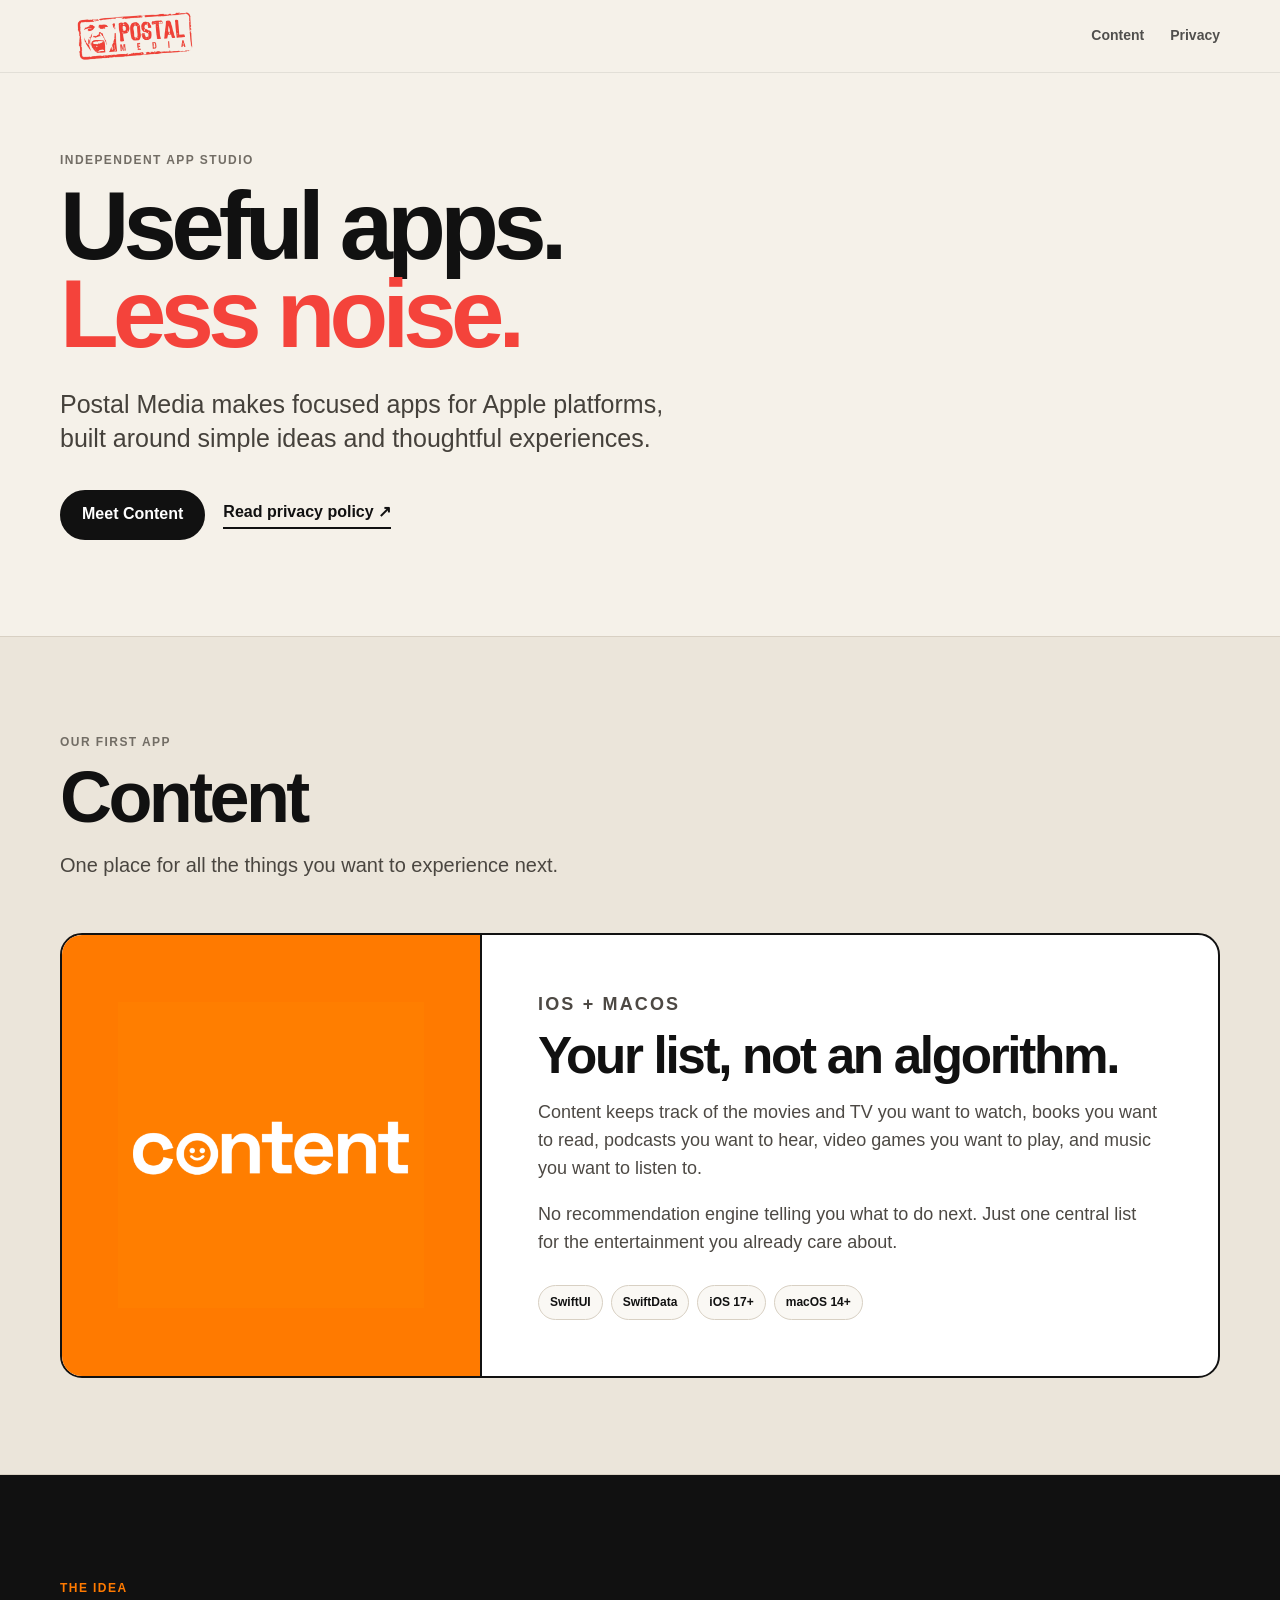
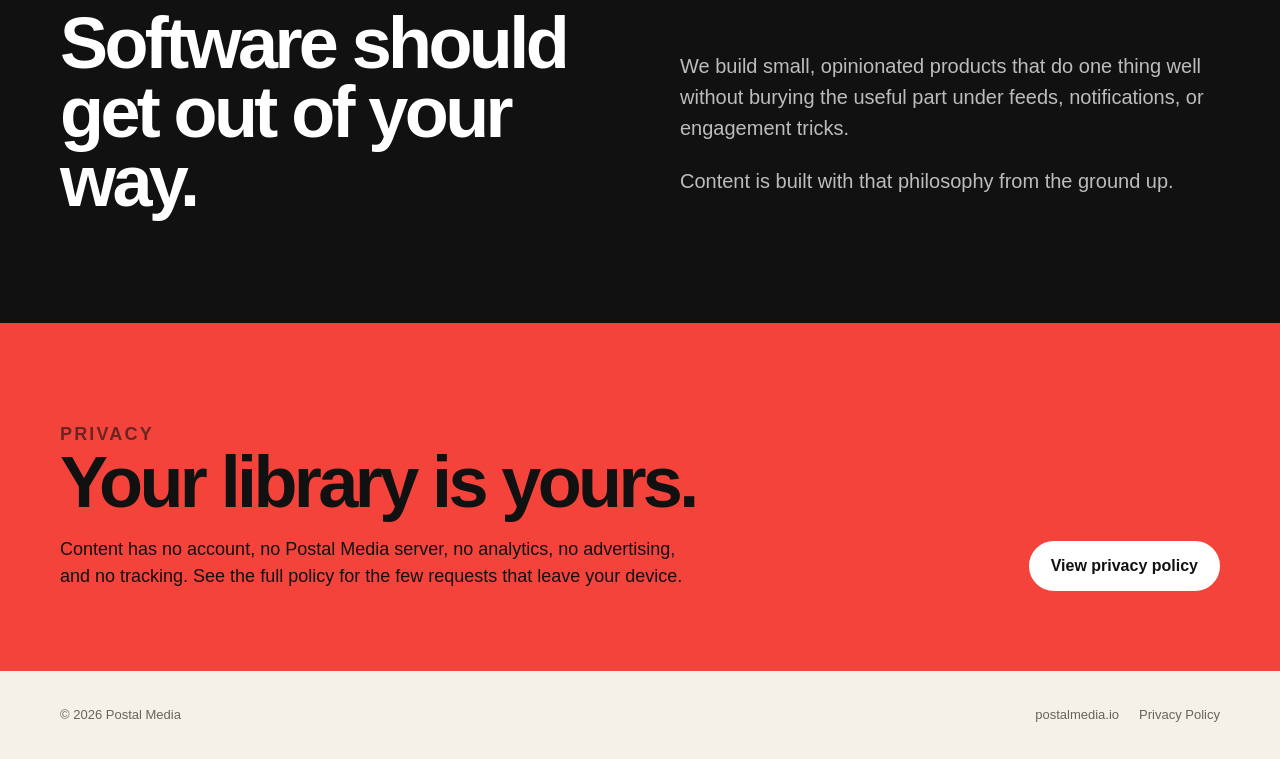
==== index.html @ 196abaa1 "Add files via upload" ====
<!doctype html>
<html lang="en">
<head>
  <meta charset="utf-8">
  <meta name="viewport" content="width=device-width, initial-scale=1">
  <meta name="description" content="Postal Media makes focused apps for Apple platforms. Home of Content, a simple place to track what you want to watch, read, play, and listen to.">
  <title>Postal Media | Independent App Studio</title>
  <link rel="stylesheet" href="styles.css">
</head>
<body>
  <header class="site-header">
    <div class="container nav-wrap">
      <a class="brand" href="index.html" aria-label="Postal Media home">
        <img src="assets/postal-media.png" alt="Postal Media logo">
      </a>
      <nav class="nav" aria-label="Primary navigation">
        <a href="#content">Content</a>
        <a href="privacy.html">Privacy</a>
      </nav>
    </div>
  </header>

  <main>
    <section class="hero">
      <div class="container hero-grid">
        <div class="hero-copy">
          <p class="eyebrow">Independent app studio</p>
          <h1>Useful apps.<br><span>Less noise.</span></h1>
          <p class="lede">Postal Media makes focused apps for Apple platforms, built around simple ideas and thoughtful experiences.</p>
          <div class="hero-actions">
            <a class="button button-dark" href="#content">Meet Content</a>
            <a class="text-link" href="privacy.html">Read privacy policy <span aria-hidden="true">↗</span></a>
          </div>
        </div>

      </div>
    </section>

    <section id="content" class="app-section">
      <div class="container">
        <div class="section-intro">
          <p class="eyebrow">Our first app</p>
          <h2>Content</h2>
          <p>One place for all the things you want to experience next.</p>
        </div>

        <div class="app-card">
          <div class="app-art">
            <img src="assets/content.png" alt="Content app logo">
          </div>
          <div class="app-copy">
            <p class="kicker">iOS + macOS</p>
            <h3>Your list, not an algorithm.</h3>
            <p>Content keeps track of the movies and TV you want to watch, books you want to read, podcasts you want to hear, video games you want to play, and music you want to listen to.</p>
            <p>No recommendation engine telling you what to do next. Just one central list for the entertainment you already care about.</p>
            <div class="tech-row">
              <span>SwiftUI</span>
              <span>SwiftData</span>
              <span>iOS 17+</span>
              <span>macOS 14+</span>
            </div>
          </div>
        </div>
      </div>
    </section>

    <section class="principles">
      <div class="container principle-grid">
        <div>
          <p class="eyebrow">The idea</p>
          <h2>Software should get out of your way.</h2>
        </div>
        <div class="principle-copy">
          <p>We build small, opinionated products that do one thing well without burying the useful part under feeds, notifications, or engagement tricks.</p>
          <p>Content is built with that philosophy from the ground up.</p>
        </div>
      </div>
    </section>

    <section class="privacy-cta">
      <div class="container privacy-box">
        <div>
          <p class="eyebrow">Privacy</p>
          <h2>Your library is yours.</h2>
          <p>Content has no account, no Postal Media server, no analytics, no advertising, and no tracking. See the full policy for the few requests that leave your device.</p>
        </div>
        <a class="button button-light" href="privacy.html">View privacy policy</a>
      </div>
    </section>
  </main>

  <footer class="site-footer">
    <div class="container footer-wrap">
      <div>© <span id="year"></span> Postal Media</div>
      <div class="footer-links">
        <a href="https://www.postalmedia.io">postalmedia.io</a>
        <a href="privacy.html">Privacy Policy</a>
      </div>
    </div>
  </footer>

  <script>document.getElementById('year').textContent = new Date().getFullYear();</script>
</body>
</html>
---- styles.css ----
:root {
  --ink: #111111;
  --paper: #f5f1e9;
  --paper-2: #ebe5da;
  --orange: #ff7a00;
  --red: #f4433b;
  --muted: #66615a;
  --line: #d8d0c3;
  --white: #ffffff;
  --max: 1160px;
  --radius: 22px;
}

* { box-sizing: border-box; }
html { scroll-behavior: smooth; }
body {
  margin: 0;
  color: var(--ink);
  background: var(--paper);
  font-family: Inter, ui-sans-serif, -apple-system, BlinkMacSystemFont, "Segoe UI", sans-serif;
  line-height: 1.55;
}
a { color: inherit; }
img { max-width: 100%; display: block; }
.container { width: min(calc(100% - 40px), var(--max)); margin: 0 auto; }

.site-header {
  position: sticky;
  top: 0;
  z-index: 20;
  background: color-mix(in srgb, var(--paper) 92%, transparent);
  backdrop-filter: blur(16px);
  border-bottom: 1px solid rgba(17,17,17,.08);
}
.nav-wrap { min-height: 72px; display: flex; align-items: center; justify-content: space-between; gap: 24px; }
.brand img { width: 150px; height: auto; }
.nav { display: flex; gap: 26px; font-weight: 700; font-size: 14px; }
.nav a { text-decoration: none; opacity: .72; }
.nav a:hover, .nav a.active { opacity: 1; }

.hero { padding: 78px 0 96px; overflow: hidden; }
.hero-grid { display: grid; grid-template-columns: minmax(0, 900px); gap: 64px; align-items: center; }
.eyebrow, .kicker {
  margin: 0 0 12px;
  font-size: 12px;
  font-weight: 800;
  letter-spacing: .12em;
  text-transform: uppercase;
}
.eyebrow { color: #726d65; }
.hero h1 { margin: 0; font-size: clamp(58px, 7.5vw, 104px); line-height: .92; letter-spacing: -.06em; max-width: 760px; }
.hero h1 span { color: var(--red); }
.lede { margin: 30px 0 0; max-width: 620px; font-size: clamp(19px, 2.2vw, 25px); line-height: 1.35; color: #45413b; }
.hero-actions { display: flex; flex-wrap: wrap; gap: 18px; align-items: center; margin-top: 34px; }
.button { display: inline-flex; align-items: center; justify-content: center; min-height: 50px; padding: 0 20px; border-radius: 999px; text-decoration: none; font-weight: 800; border: 2px solid var(--ink); }
.button-dark { background: var(--ink); color: var(--white); }
.button-light { background: var(--white); color: var(--ink); border-color: var(--white); }
.text-link { font-weight: 800; text-decoration: none; border-bottom: 2px solid currentColor; padding-bottom: 2px; }

.app-section { padding: 96px 0; background: var(--paper-2); border-top: 1px solid var(--line); border-bottom: 1px solid var(--line); }
.section-intro { max-width: 760px; }
.section-intro h2, .principles h2, .privacy-box h2 { margin: 0; font-size: clamp(44px, 6vw, 72px); letter-spacing: -.05em; line-height: .96; }
.section-intro > p:last-child { margin: 18px 0 0; font-size: 20px; color: #4a4640; }
.app-card { margin-top: 52px; display: grid; grid-template-columns: 420px 1fr; border: 2px solid var(--ink); border-radius: var(--radius); overflow: hidden; background: var(--white); }
.app-art { min-height: 420px; display: grid; place-items: center; padding: 56px; background: var(--orange); border-right: 2px solid var(--ink); }
.app-art img { width: min(100%, 350px); }
.app-copy { padding: 56px; }
.kicker { color: var(--red); }
.app-copy h3 { margin: 0; font-size: clamp(36px, 4vw, 54px); line-height: .98; letter-spacing: -.045em; }
.app-copy p { max-width: 640px; font-size: 18px; color: #4d4944; }
.tech-row { display: flex; flex-wrap: wrap; gap: 8px; margin-top: 28px; }
.tech-row span { border: 1px solid var(--line); border-radius: 999px; padding: 7px 11px; font-size: 12px; font-weight: 800; background: #faf8f4; }

.principles { padding: 104px 0; background: var(--ink); color: var(--white); }
.principle-grid { display: grid; grid-template-columns: 1fr 1fr; gap: 80px; align-items: start; }
.principles .eyebrow { color: var(--orange); }
.principles h2 { max-width: 620px; }
.principle-copy { padding-top: 72px; }
.principle-copy p { margin: 0 0 22px; max-width: 560px; font-size: 20px; color: rgba(255,255,255,.72); }

.privacy-cta { padding: 80px 0; background: var(--red); }
.privacy-box { display: flex; align-items: end; justify-content: space-between; gap: 40px; }
.privacy-box .eyebrow { color: rgba(17,17,17,.6); }
.privacy-box h2 { max-width: 760px; }
.privacy-box p { margin: 18px 0 0; font-size: 18px; max-width: 640px; }

.site-footer { padding: 34px 0; background: var(--paper); }
.footer-wrap { display: flex; justify-content: space-between; align-items: center; gap: 20px; font-size: 13px; color: #68635c; }
.footer-links { display: flex; gap: 20px; }
.footer-links a { text-decoration: none; }
.footer-links a:hover { text-decoration: underline; }

.privacy-page { padding: 84px 0 100px; }
.privacy-layout { display: grid; grid-template-columns: minmax(0, 1fr) 280px; gap: 70px; align-items: start; }
.policy { max-width: 820px; }
.policy h1 { margin: 0; font-size: clamp(54px, 7vw, 84px); letter-spacing: -.06em; line-height: .92; }
.policy-meta { color: #6e6860; font-size: 14px; margin: 18px 0 44px; }
.policy h2 { margin: 48px 0 12px; font-size: 28px; letter-spacing: -.025em; }
.policy h3 { margin: 32px 0 10px; font-size: 21px; }
.policy p, .policy li { font-size: 17px; color: #35322e; }
.policy strong { color: var(--ink); }
.policy a { text-decoration-thickness: 2px; text-underline-offset: 2px; }
.policy table { width: 100%; border-collapse: collapse; margin: 20px 0 28px; font-size: 14px; background: rgba(255,255,255,.48); }
.policy th, .policy td { padding: 12px 14px; border: 1px solid var(--line); text-align: left; vertical-align: top; }
.policy th { background: #e7dfd2; font-size: 12px; text-transform: uppercase; letter-spacing: .08em; }
.policy-note { margin-top: 56px; padding: 22px 24px; border: 2px solid var(--ink); border-radius: 16px; background: var(--white); }
.policy-note p { margin-bottom: 0; }
.policy-side { position: sticky; top: 100px; }
.side-card { padding: 24px; border: 2px solid var(--ink); border-radius: 18px; background: var(--white); }
.side-card img { width: 100%; aspect-ratio: 1; object-fit: cover; }
.side-card p { margin: 16px 0 2px; font-size: 24px; font-weight: 900; }
.side-card span { font-size: 13px; color: #6f6a63; }
.side-link { display: inline-block; margin-top: 18px; font-weight: 800; text-decoration: none; }

@media (max-width: 900px) {
  .hero-grid, .app-card, .principle-grid, .privacy-layout { grid-template-columns: 1fr; }
  .hero-grid { gap: 52px; }
  .app-art { border-right: 0; border-bottom: 2px solid var(--ink); }
  .principle-copy { padding-top: 0; }
  .privacy-layout { gap: 42px; }
  .policy-side { position: static; order: -1; max-width: 260px; }
  .privacy-box { align-items: flex-start; flex-direction: column; }
}

@media (max-width: 640px) {
  .container { width: min(calc(100% - 28px), var(--max)); }
  .site-header { position: static; }
  .nav-wrap { min-height: 64px; }
  .brand img { width: 130px; }
  .nav { gap: 16px; }
  .hero { padding: 54px 0 70px; }
  .app-section, .principles { padding: 72px 0; }
  .app-card { margin-top: 34px; }
  .app-art, .app-copy { padding: 34px; }
  .privacy-cta { padding: 64px 0; }
  .footer-wrap { flex-direction: column; align-items: flex-start; }
  .policy h2 { margin-top: 38px; }
  .policy table { display: block; overflow-x: auto; }
}
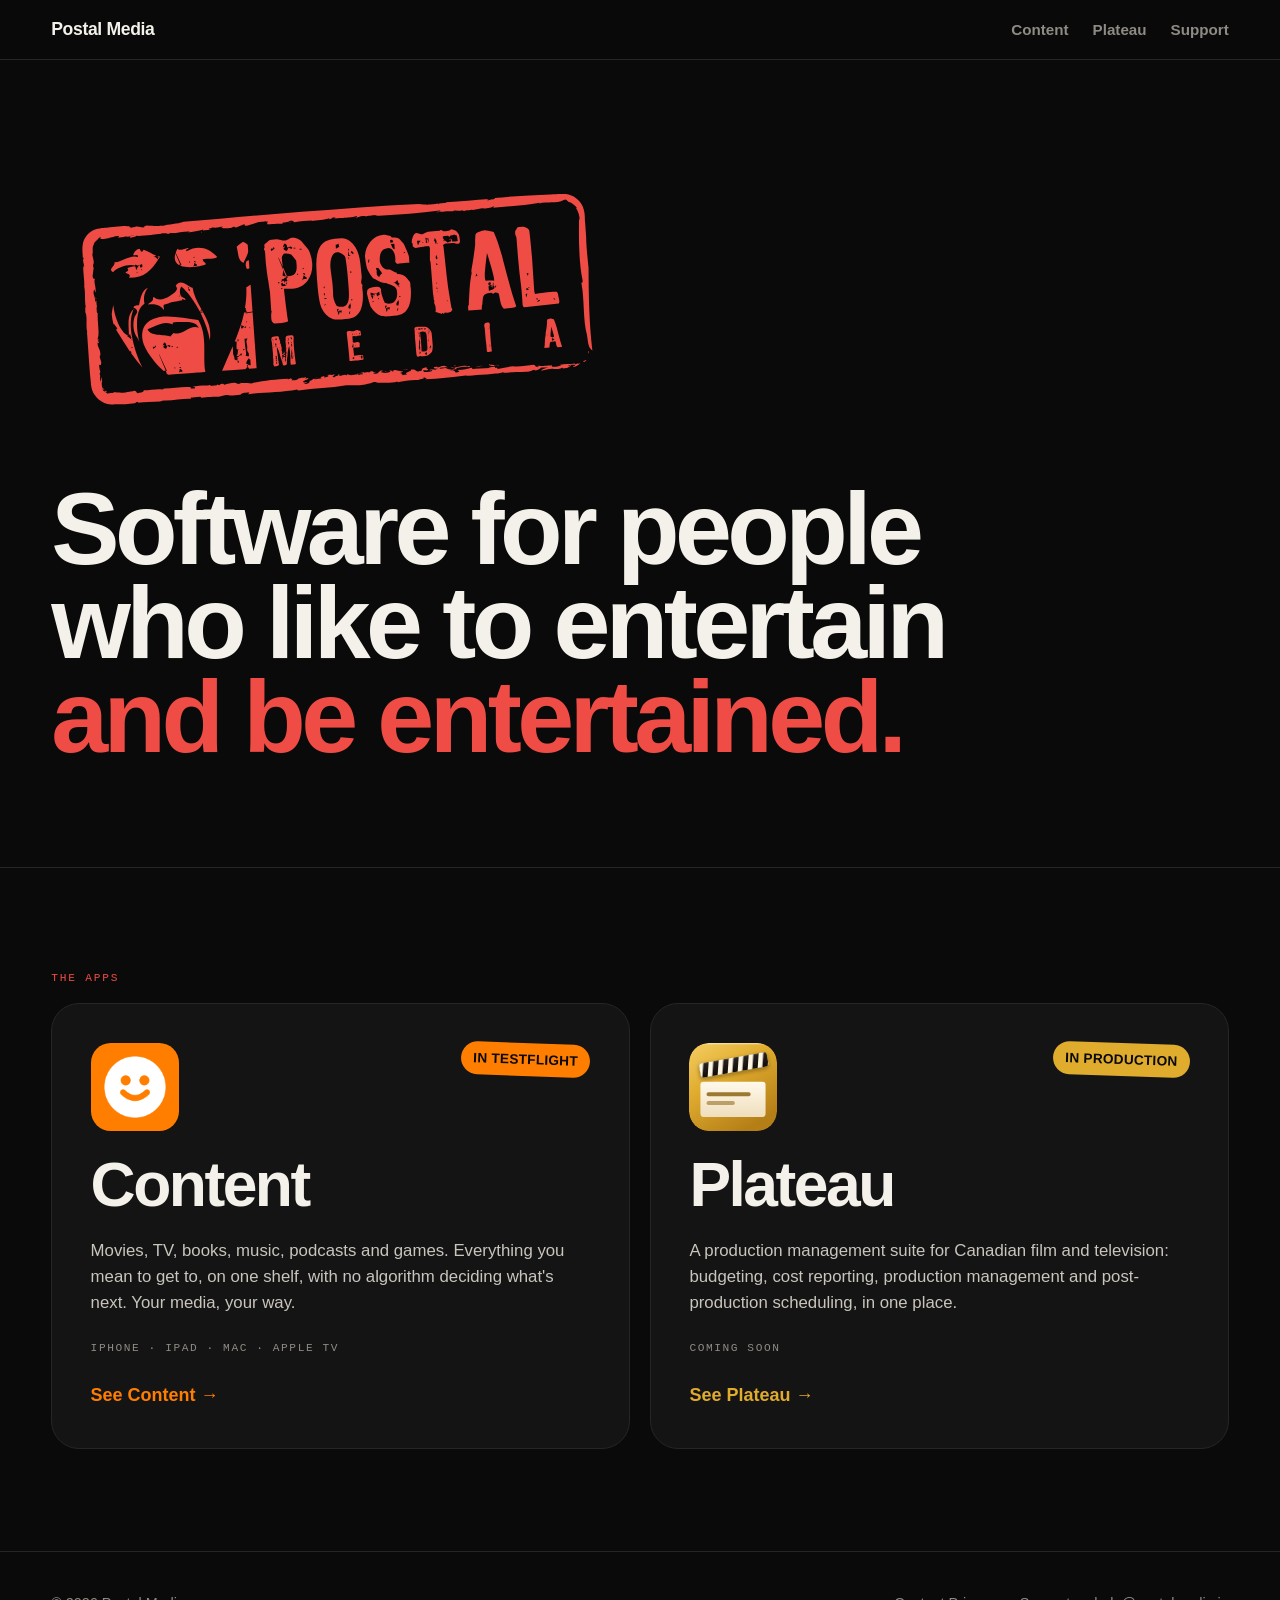
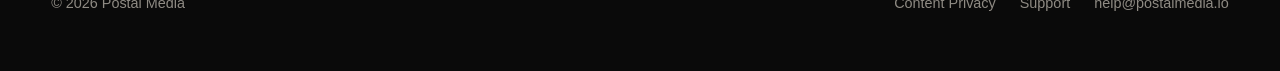
==== commit 3f0cbb5e: "Add files via upload" ====
--- a/index.html
+++ b/index.html
@@ -1,104 +1,91 @@
 <!doctype html>
 <html lang="en">
 <head>
-  <meta charset="utf-8">
-  <meta name="viewport" content="width=device-width, initial-scale=1">
-  <meta name="description" content="Postal Media makes focused apps for Apple platforms. Home of Content, a simple place to track what you want to watch, read, play, and listen to.">
-  <title>Postal Media | Independent App Studio</title>
-  <link rel="stylesheet" href="styles.css">
+<meta charset="utf-8">
+<meta name="viewport" content="width=device-width, initial-scale=1">
+<title>Postal Media</title>
+<meta name="description" content="Postal Media is a small studio making software for people who like to entertain and be entertained.">
+<link rel="stylesheet" href="/assets/css/site.css">
+<link rel="icon" href="/assets/brand/postal-media.svg" type="image/svg+xml">
+<meta property="og:title" content="Postal Media">
+<meta property="og:description" content="A small studio making software for people who like to entertain and be entertained.">
+<meta property="og:type" content="website">
+<meta property="og:url" content="https://postalmedia.io/">
 </head>
 <body>
-  <header class="site-header">
-    <div class="container nav-wrap">
-      <a class="brand" href="index.html" aria-label="Postal Media home">
-        <img src="assets/postal-media.png" alt="Postal Media logo">
-      </a>
-      <nav class="nav" aria-label="Primary navigation">
-        <a href="#content">Content</a>
-        <a href="privacy.html">Privacy</a>
-      </nav>
+
+<header class="masthead">
+  <div class="wrap">
+    <a class="home" href="/">Postal Media</a>
+    <nav>
+      <a href="/content/">Content</a>
+      <a href="/plateau/">Plateau</a>
+      <a href="/support/">Support</a>
+    </nav>
+  </div>
+</header>
+
+<main>
+
+  <section>
+    <div class="wrap">
+      <img class="stamp" src="/assets/brand/postal-media.svg" alt="Postal Media" width="510" height="240">
+      <h1 class="display" style="margin-top:3rem">
+        Software for people who like to entertain
+        <span class="accent">and be entertained.</span>
+      </h1>
     </div>
-  </header>
+  </section>
 
-  <main>
-    <section class="hero">
-      <div class="container hero-grid">
-        <div class="hero-copy">
-          <p class="eyebrow">Independent app studio</p>
-          <h1>Useful apps.<br><span>Less noise.</span></h1>
-          <p class="lede">Postal Media makes focused apps for Apple platforms, built around simple ideas and thoughtful experiences.</p>
-          <div class="hero-actions">
-            <a class="button button-dark" href="#content">Meet Content</a>
-            <a class="text-link" href="privacy.html">Read privacy policy <span aria-hidden="true">↗</span></a>
+  <section>
+    <div class="wrap">
+      <p class="label">The apps</p>
+      <div class="roster">
+
+        <a class="card card--content" href="/content/">
+          <div class="card__top">
+            <img class="card__icon" src="/assets/brand/content-icon.png" alt="" width="1024" height="1024">
+            <span class="sticker card__status">In TestFlight</span>
           </div>
-        </div>
+          <h2 class="card__name">Content</h2>
+          <p class="card__what">
+            Movies, TV, books, music, podcasts and games. Everything you mean to get
+            to, on one shelf, with no algorithm deciding what's next. Your media, your way.
+          </p>
+          <p class="card__meta">iPhone · iPad · Mac · Apple TV</p>
+          <span class="card__go">See Content →</span>
+        </a>
+
+        <a class="card card--plateau" href="/plateau/">
+          <div class="card__top">
+            <img class="card__icon" src="/assets/brand/plateau-icon.svg" alt="" width="1024" height="1024">
+            <span class="sticker card__status">In production</span>
+          </div>
+          <h2 class="card__name">Plateau</h2>
+          <p class="card__what">
+            A production management suite for Canadian film and television:
+            budgeting, cost reporting, production management and post-production
+            scheduling, in one place.
+          </p>
+          <p class="card__meta">Coming soon</p>
+          <span class="card__go">See Plateau →</span>
+        </a>
 
       </div>
-    </section>
+    </div>
+  </section>
 
-    <section id="content" class="app-section">
-      <div class="container">
-        <div class="section-intro">
-          <p class="eyebrow">Our first app</p>
-          <h2>Content</h2>
-          <p>One place for all the things you want to experience next.</p>
-        </div>
+</main>
 
-        <div class="app-card">
-          <div class="app-art">
-            <img src="assets/content.png" alt="Content app logo">
-          </div>
-          <div class="app-copy">
-            <p class="kicker">iOS + macOS</p>
-            <h3>Your list, not an algorithm.</h3>
-            <p>Content keeps track of the movies and TV you want to watch, books you want to read, podcasts you want to hear, video games you want to play, and music you want to listen to.</p>
-            <p>No recommendation engine telling you what to do next. Just one central list for the entertainment you already care about.</p>
-            <div class="tech-row">
-              <span>SwiftUI</span>
-              <span>SwiftData</span>
-              <span>iOS 17+</span>
-              <span>macOS 14+</span>
-            </div>
-          </div>
-        </div>
-      </div>
-    </section>
+<footer class="colophon">
+  <div class="wrap">
+    <span>© 2026 Postal Media</span>
+    <span class="spacer"></span>
+    <a href="/content/privacy/">Content Privacy</a>
+    <a href="/support/">Support</a>
+    <a href="mailto:help@postalmedia.io">help@postalmedia.io</a>
+  </div>
+</footer>
 
-    <section class="principles">
-      <div class="container principle-grid">
-        <div>
-          <p class="eyebrow">The idea</p>
-          <h2>Software should get out of your way.</h2>
-        </div>
-        <div class="principle-copy">
-          <p>We build small, opinionated products that do one thing well without burying the useful part under feeds, notifications, or engagement tricks.</p>
-          <p>Content is built with that philosophy from the ground up.</p>
-        </div>
-      </div>
-    </section>
-
-    <section class="privacy-cta">
-      <div class="container privacy-box">
-        <div>
-          <p class="eyebrow">Privacy</p>
-          <h2>Your library is yours.</h2>
-          <p>Content has no account, no Postal Media server, no analytics, no advertising, and no tracking. See the full policy for the few requests that leave your device.</p>
-        </div>
-        <a class="button button-light" href="privacy.html">View privacy policy</a>
-      </div>
-    </section>
-  </main>
-
-  <footer class="site-footer">
-    <div class="container footer-wrap">
-      <div>© <span id="year"></span> Postal Media</div>
-      <div class="footer-links">
-        <a href="https://www.postalmedia.io">postalmedia.io</a>
-        <a href="privacy.html">Privacy Policy</a>
-      </div>
-    </div>
-  </footer>
-
-  <script>document.getElementById('year').textContent = new Date().getFullYear();</script>
 </body>
 </html>
--- a/assets/css/site.css
+++ b/assets/css/site.css
@@ -0,0 +1,330 @@
+/* ==========================================================================
+   Postal Media: black, loud, one accent at a time
+   --------------------------------------------------------------------------
+   One ground everywhere: near-black. The studio's red, Content's orange and
+   Plateau's gold each take over a page in turn (see [data-world] at the
+   bottom), so every app still has its own world without the background
+   flipping between light and dark as you move around the site.
+
+   The fun is in scale and motion: very large type, stickers that sit
+   slightly off-square, a word that changes in the headline. Never decoration
+   for its own sake. Everything is one stylesheet, no build.
+   ========================================================================== */
+
+:root {
+  --bg:        #0A0A0A;
+  --bg-raise:  #141414;
+  --fg:        #F4F1EA;
+  --fg-soft:   #C9C5BD;
+  --muted:     #8F8B84;
+  --line:      #262626;
+
+  --red:       #EE4C44;   /* sampled from the stamp */
+  --orange:    #FF7E00;   /* sampled from Content's icon */
+  --gold:      #E0AC2E;   /* sampled from Plateau's slate */
+
+  --accent:    var(--red);
+  --on-accent: #0A0A0A;
+
+  --measure: 36rem;
+  --gap: clamp(1.25rem, 4vw, 3.5rem);
+
+  --sans: -apple-system, BlinkMacSystemFont, "Segoe UI", Inter, Helvetica, Arial, sans-serif;
+  --mono: ui-monospace, SFMono-Regular, "SF Mono", Menlo, Consolas, monospace;
+}
+
+*, *::before, *::after { box-sizing: border-box; }
+html { -webkit-text-size-adjust: 100%; scroll-behavior: smooth; }
+
+body {
+  margin: 0;
+  background: var(--bg);
+  color: var(--fg);
+  font-family: var(--sans);
+  font-size: clamp(1rem, 0.95rem + 0.25vw, 1.125rem);
+  line-height: 1.55;
+  -webkit-font-smoothing: antialiased;
+  text-rendering: optimizeLegibility;
+}
+
+.wrap { width: min(78rem, 100% - 2 * var(--gap)); margin-inline: auto; }
+
+a { color: inherit; }
+::selection { background: var(--accent); color: var(--on-accent); }
+
+/* height:auto is not optional. Every img carries width/height attributes so
+   the layout reserves space and nothing jumps on load; without this the
+   attribute height survives while max-width shrinks the width, and every
+   screenshot on the site gets squashed. */
+img { max-width: 100%; height: auto; display: block; }
+/* A grid track's minimum is its content's min-content width, and for an
+   image that is the full pixel width of the file, so a phone screenshot in
+   a 1fr column pushes the whole page wider than the viewport. Letting every
+   grid child shrink to nothing puts max-width back in charge. */
+.hero > *, .idx > *, .feature > *, .roster > *, .grid-shots > * { min-width: 0; }
+
+/* --- Masthead --------------------------------------------------------------
+   Sticks to the top with the page showing through, so the wordmark is always
+   there and the colour of the current link tells you which world you're in. */
+
+.masthead {
+  position: sticky; top: 0; z-index: 10;
+  background: color-mix(in srgb, var(--bg) 82%, transparent);
+  -webkit-backdrop-filter: blur(14px); backdrop-filter: blur(14px);
+  border-bottom: 1px solid var(--line);
+  padding-block: 1rem;
+}
+.masthead .wrap { display: flex; gap: 1.5rem; align-items: center; flex-wrap: wrap; }
+.masthead a { text-decoration: none; }
+.masthead .home { font-weight: 900; letter-spacing: -0.02em; font-size: 1.1rem; }
+.masthead .home:hover { color: var(--accent); }
+.masthead nav { margin-left: auto; display: flex; gap: 1.5rem; }
+.masthead nav a { color: var(--muted); font-weight: 600; font-size: 0.95rem; }
+.masthead nav a:hover { color: var(--fg); }
+.masthead [aria-current="page"] { color: var(--accent); }
+.masthead [aria-current="page"]:hover { color: var(--accent); }
+@media (max-width: 40rem) {
+  .masthead .wrap { gap: 1rem; }
+  .masthead nav { gap: 1rem; }
+  .masthead nav a { font-size: 0.85rem; }
+}
+
+/* --- Type -----------------------------------------------------------------
+   One display face at a few sizes. Very heavy, very tight. The biggest size
+   is for one line per page and should feel slightly too big. */
+
+.display {
+  font-size: clamp(2.8rem, 1.6rem + 6vw, 7rem);
+  line-height: 0.92;
+  letter-spacing: -0.045em;
+  font-weight: 900;
+  margin: 0;
+  text-wrap: balance;
+}
+.display--sm { font-size: clamp(2rem, 1.3rem + 3vw, 4rem); line-height: 0.98; letter-spacing: -0.035em; }
+.display--xl { font-size: clamp(3.4rem, 1.5rem + 9.5vw, 11rem); line-height: 0.88; letter-spacing: -0.05em; }
+
+.accent { color: var(--accent); }
+/* Hollow type: the outline of the word in the accent, nothing inside. */
+.outline { color: transparent; -webkit-text-stroke: 0.04em var(--accent); }
+
+.lede { font-size: clamp(1.15rem, 1rem + 0.8vw, 1.6rem); line-height: 1.35; max-width: var(--measure); color: var(--fg); margin: 0; }
+.prose { max-width: var(--measure); }
+.prose p { margin-block: 0 1em; color: var(--fg-soft); }
+.prose p:first-of-type { color: var(--fg); }
+.prose .display, .prose .display--sm { margin-bottom: 1rem; }
+
+.label {
+  font-family: var(--mono);
+  font-size: 0.7rem;
+  letter-spacing: 0.16em;
+  text-transform: uppercase;
+  color: var(--accent);
+  margin: 0 0 1rem;
+}
+
+section { padding-block: clamp(3rem, 8vw, 7rem); }
+section + section { border-top: 1px solid var(--line); }
+.tight { padding-block: clamp(2rem, 5vw, 4rem); }
+
+/* --- Hero ----------------------------------------------------------------- */
+.hero { display: grid; gap: clamp(2rem, 5vw, 4rem); align-items: center; }
+@media (min-width: 56rem) { .hero { grid-template-columns: 1.25fr 1fr; } }
+.hero__shot { max-width: min(20rem, 100%); margin-inline: auto; }
+
+.stamp { width: min(36rem, 90vw); transition: transform .35s cubic-bezier(.2,.9,.3,1.4); }
+.stamp:hover { transform: rotate(-3deg) scale(1.02); }
+
+/* --- The changing word ------------------------------------------------------
+   Four words stacked in one grid cell, each fading in and out in turn. The
+   cell is as wide as the widest word, so the line never reflows. */
+.cycle { display: inline-grid; vertical-align: baseline; color: var(--accent); }
+.cycle > span { grid-area: 1 / 1; opacity: 0; animation: cycle 8s ease-in-out infinite; }
+.cycle > span:nth-child(2) { animation-delay: 2s; }
+.cycle > span:nth-child(3) { animation-delay: 4s; }
+.cycle > span:nth-child(4) { animation-delay: 6s; }
+@keyframes cycle {
+  0%   { opacity: 0; transform: translateY(0.35em); }
+  6%   { opacity: 1; transform: translateY(0); }
+  22%  { opacity: 1; transform: translateY(0); }
+  28%  { opacity: 0; transform: translateY(-0.35em); }
+  100% { opacity: 0; transform: translateY(-0.35em); }
+}
+
+/* --- Stickers --------------------------------------------------------------
+   Short claims, stuck on. Each one lands at a slightly different angle. */
+.stickers { display: flex; flex-wrap: wrap; gap: 0.6rem 0.5rem; margin: 0; padding: 0; list-style: none; }
+.sticker {
+  display: inline-block;
+  background: var(--accent);
+  color: var(--on-accent);
+  font-weight: 900;
+  font-size: 0.85rem;
+  letter-spacing: 0.02em;
+  text-transform: uppercase;
+  padding: 0.45em 0.9em;
+  border-radius: 999px;
+  transform: rotate(-2.5deg);
+  transition: transform .2s ease;
+}
+.sticker:nth-child(2n) { transform: rotate(2deg); }
+.sticker:nth-child(3n) { transform: rotate(-1deg); }
+.sticker:hover { transform: rotate(0) scale(1.06); }
+.sticker--ghost { background: transparent; color: var(--accent); box-shadow: inset 0 0 0 2px var(--accent); }
+
+/* --- Buttons --------------------------------------------------------------- */
+.btn {
+  display: inline-block;
+  font-weight: 800;
+  font-size: 1rem;
+  letter-spacing: -0.01em;
+  text-decoration: none;
+  padding: 0.95rem 1.6rem;
+  border-radius: 999px;
+  background: var(--accent);
+  color: var(--on-accent);
+  border: 2px solid var(--accent);
+  transition: transform .15s ease, background-color .15s ease, color .15s ease;
+}
+.btn:hover { transform: translateY(-2px); }
+.btn--ghost { background: transparent; color: var(--accent); }
+.btn--ghost:hover { background: var(--accent); color: var(--on-accent); }
+.btn--lg { font-size: 1.2rem; padding: 1.15rem 2rem; }
+.actions { display: flex; flex-wrap: wrap; gap: 0.75rem 1rem; align-items: center; margin-top: 2rem; }
+
+/* --- Roster (home) ---------------------------------------------------------
+   Each app is a card in its own accent. The card only shows its colour when
+   you reach for it, so the home page stays the studio's red until you pick. */
+.roster { display: grid; gap: 1.25rem; }
+@media (min-width: 52rem) { .roster { grid-template-columns: 1fr 1fr; } }
+.card {
+  --card: var(--accent);
+  display: grid;
+  gap: 1.5rem;
+  align-content: start;
+  padding: clamp(1.5rem, 3vw, 2.5rem);
+  min-height: 24rem;
+  background: var(--bg-raise);
+  border: 1px solid var(--line);
+  border-radius: 1.75rem;
+  text-decoration: none;
+  color: inherit;
+  transition: transform .25s ease, border-color .25s ease, box-shadow .25s ease;
+}
+.card:hover { transform: translateY(-6px); border-color: var(--card); box-shadow: 0 30px 60px -30px color-mix(in srgb, var(--card) 60%, transparent); }
+.card--content { --card: var(--orange); }
+.card--plateau { --card: var(--gold); }
+.card__top { display: flex; align-items: flex-start; justify-content: space-between; gap: 1rem; }
+.card__icon { width: 5.5rem; height: 5.5rem; border-radius: 22.4%; transition: transform .3s cubic-bezier(.2,.9,.3,1.4); }
+.card:hover .card__icon { transform: rotate(-8deg) scale(1.06); }
+.card__status { --accent: var(--card); --on-accent: #0A0A0A; }
+.card__name { font-size: clamp(2.4rem, 1.5rem + 3vw, 4rem); font-weight: 900; letter-spacing: -0.04em; line-height: 0.95; margin: 0; transition: color .25s ease; }
+.card:hover .card__name { color: var(--card); }
+.card__what { margin: 0; color: var(--fg-soft); font-size: 1.05rem; max-width: 30rem; }
+.card__meta { margin: auto 0 0; font-family: var(--mono); font-size: 0.7rem; letter-spacing: 0.14em; text-transform: uppercase; color: var(--muted); }
+.card__go { color: var(--card); font-weight: 800; }
+
+/* --- The index (Content's feature list) ------------------------------------
+   Ten numbered claims. The numeral is the accent, the headline is huge, the
+   body is short. Items with a screenshot get a third column on wide screens. */
+.index { border-top: 1px solid var(--line); }
+.idx {
+  display: grid;
+  grid-template-columns: minmax(3.5rem, 5rem) 1fr;
+  gap: clamp(1rem, 3vw, 2.5rem);
+  padding-block: clamp(2.5rem, 5vw, 4.5rem);
+  border-bottom: 1px solid var(--line);
+  align-items: start;
+}
+.idx__n { font-weight: 900; font-size: clamp(1.6rem, 1rem + 2vw, 2.6rem); letter-spacing: -0.04em; line-height: 1; color: var(--accent); font-variant-numeric: tabular-nums; padding-top: .35rem; }
+.idx h3 { font-size: clamp(1.9rem, 1.2rem + 3vw, 3.6rem); font-weight: 900; letter-spacing: -0.04em; line-height: 0.95; margin: 0 0 1rem; text-wrap: balance; }
+.idx p { margin: 0 0 1em; max-width: var(--measure); color: var(--fg-soft); }
+.idx p:last-child { margin-bottom: 0; }
+.idx strong { color: var(--fg); }
+.idx__shot { grid-column: 2; margin-top: 1.5rem; }
+.idx__shot .shot { max-width: min(17rem, 100%); }
+.idx__shot--wide .shot { max-width: 100%; }
+.idx__shot--row { display: flex; gap: 1rem; flex-wrap: wrap; }
+.idx__shot--row .shot { max-width: min(14rem, 100%); flex: 1 1 10rem; }
+/* On a phone the numeral goes above the headline instead of beside it, so
+   the text and the screenshots get the full width. */
+@media (max-width: 40rem) {
+  .idx { grid-template-columns: 1fr; gap: 0.75rem; }
+  .idx__shot { grid-column: 1; }
+  .idx__n { padding-top: 0; }
+}
+@media (min-width: 60rem) {
+  .idx--shot { grid-template-columns: minmax(3.5rem, 5rem) 1fr minmax(0, 20rem); }
+  .idx--shot .idx__shot { grid-column: 3; grid-row: 1; margin-top: 0; justify-self: end; }
+  .idx--shot .idx__shot--row { grid-column: 3; min-width: 20rem; }
+}
+
+.shot { border: 1px solid var(--line); background: #000; border-radius: 1.25rem; overflow: hidden; }
+.shot--phone { border-radius: 2.2rem; }
+.grid-shots { display: grid; gap: 1rem; grid-template-columns: repeat(auto-fit, minmax(min(16rem, 100%), 1fr)); align-items: start; }
+
+/* --- Big words (Plateau's list, and any bold list) -------------------------- */
+.bigwords { list-style: none; margin: 0; padding: 0; }
+.bigwords li {
+  font-size: clamp(1.8rem, 1.2rem + 2.8vw, 3.6rem);
+  font-weight: 900;
+  letter-spacing: -0.04em;
+  line-height: 1.05;
+  padding-block: .35rem;
+  border-bottom: 1px solid var(--line);
+  transition: color .2s ease, padding-left .2s ease;
+}
+.bigwords li:hover { color: var(--accent); padding-left: .4em; }
+
+/* --- Feature rows (two columns of anything) ---------------------------------- */
+.feature { display: grid; gap: clamp(1.5rem, 4vw, 3rem); align-items: center; }
+.feature--top { align-items: start; }
+@media (min-width: 52rem) {
+  .feature { grid-template-columns: 1fr 1fr; }
+  .feature--flip > :first-child { order: 2; }
+}
+.feature h3 { font-size: clamp(1.5rem, 1rem + 1.8vw, 2.4rem); letter-spacing: -0.03em; line-height: 1.02; margin: 0 0 .6rem; font-weight: 900; }
+
+/* --- The closer ------------------------------------------------------------- */
+.closer { text-align: left; }
+.closer .display--xl { margin-bottom: 2rem; }
+
+/* --- Footer ----------------------------------------------------------------- */
+.colophon {
+  border-top: 1px solid var(--line);
+  padding-block: 2.5rem 3.5rem;
+  font-size: 0.9rem;
+  color: var(--muted);
+}
+.colophon .wrap { display: flex; gap: 1.5rem; flex-wrap: wrap; align-items: center; }
+.colophon a { text-decoration: none; }
+.colophon a:hover { color: var(--accent); }
+.colophon .spacer { margin-left: auto; }
+
+/* --- Long-form (privacy policy) -------------------------------------------- */
+.doc { max-width: 42rem; }
+.doc p, .doc li { color: var(--fg-soft); }
+.doc strong { color: var(--fg); }
+.doc h2 { font-size: clamp(1.4rem, 1rem + 1.4vw, 2rem); letter-spacing: -0.03em; margin: 2.75rem 0 .75rem; font-weight: 900; color: var(--fg); }
+.doc h3 { font-size: 1.1rem; margin: 1.75rem 0 .5rem; color: var(--fg); }
+.doc ul { padding-left: 1.1rem; }
+.doc li { margin-bottom: .5rem; }
+.doc table { width: 100%; border-collapse: collapse; margin: 1.25rem 0; font-size: .92rem; }
+.doc th, .doc td { text-align: left; padding: .55rem .6rem; border-bottom: 1px solid var(--line); vertical-align: top; }
+.doc th { font-family: var(--mono); font-size: .66rem; letter-spacing: .12em; text-transform: uppercase; color: var(--accent); }
+.doc code { font-family: var(--mono); font-size: .9em; color: var(--fg); }
+.doc a { color: var(--accent); }
+
+/* ==========================================================================
+   Worlds: same black, a different colour holding the pen
+   ========================================================================== */
+[data-world="content"] { --accent: var(--orange); }
+[data-world="plateau"] { --accent: var(--gold); }
+
+@media (prefers-reduced-motion: reduce) {
+  *, *::before, *::after { transition: none !important; animation: none !important; }
+  html { scroll-behavior: auto; }
+  .cycle > span { display: none; }
+  .cycle > span:first-child { display: inline; opacity: 1; }
+  .sticker { transform: none; }
+}
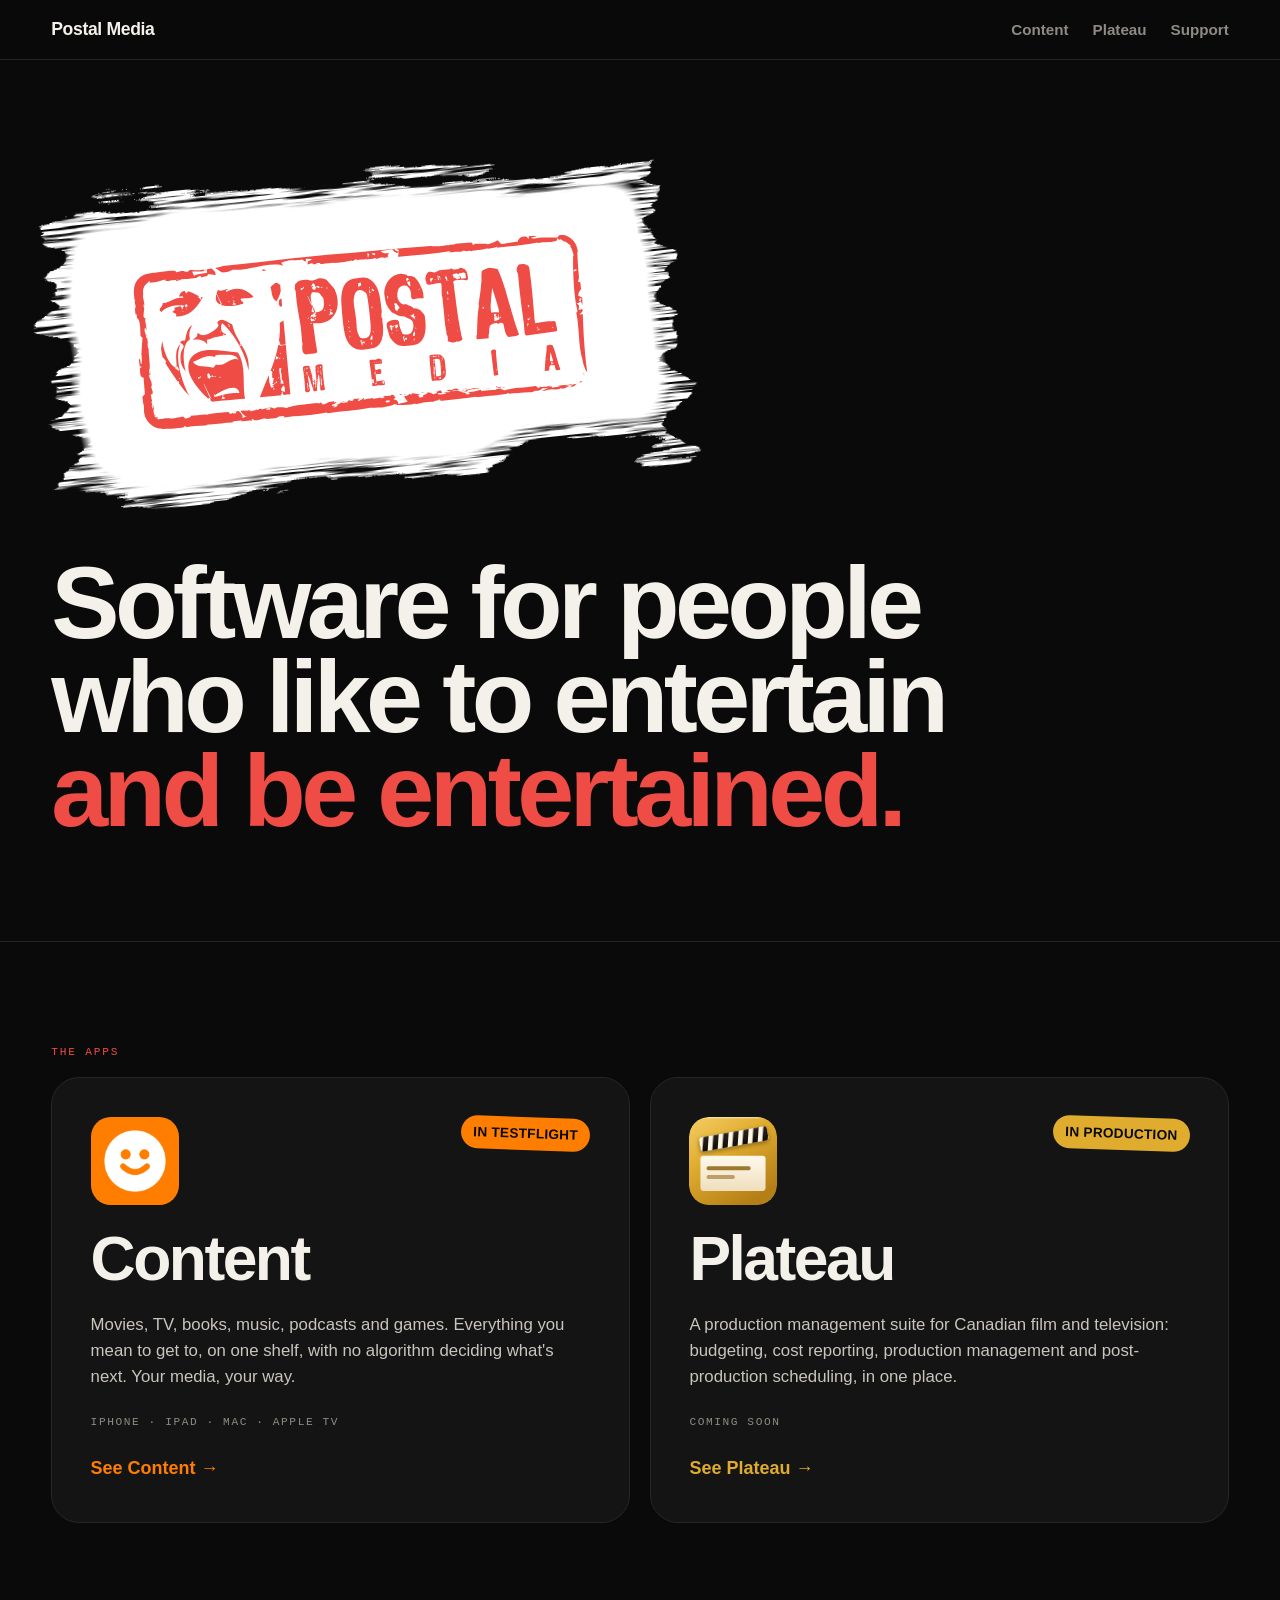
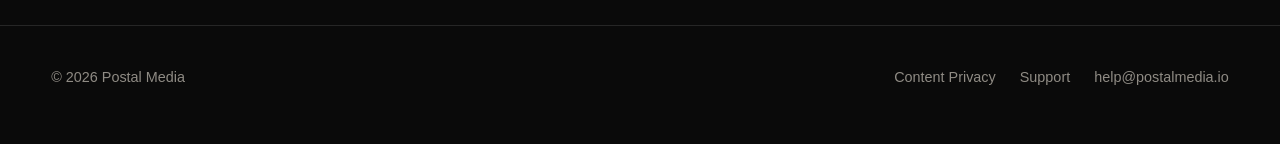
==== commit c0dd37e6: "Add files via upload" ====
--- a/index.html
+++ b/index.html
@@ -29,7 +29,58 @@
 
   <section>
     <div class="wrap">
-      <img class="stamp" src="/assets/brand/postal-media.svg" alt="Postal Media" width="510" height="240">
+      <div class="stamp-card">
+        <!-- The paint the stamp sits on. Drawn rather than photographed:
+             a white block pushed around by turbulence for the ragged
+             edges, then bitten into by a second, finer noise for the
+             dry-brush speckle. It carries no meaning, so it is hidden
+             from anyone not looking at it. -->
+        <svg class="paint" viewBox="0 0 600 300" preserveAspectRatio="none" aria-hidden="true" focusable="false">
+          <defs>
+            <filter id="brush" x="-18%" y="-30%" width="136%" height="160%">
+              <!-- 1. Ragged edge. The noise is far coarser across than down,
+                      so the outline wanders sideways like a dragged brush
+                      rather than bobbling evenly like a cloud. -->
+              <feTurbulence type="fractalNoise" baseFrequency="0.005 0.038"
+                            numOctaves="5" seed="11" result="edgeNoise"/>
+              <feDisplacementMap in="SourceGraphic" in2="edgeNoise" scale="64"
+                                 xChannelSelector="R" yChannelSelector="G" result="ragged"/>
+
+              <!-- 2. Dry brush. Streaks, not dust: a low horizontal frequency
+                      against a high vertical one pulls the noise into long
+                      thin runs, which is what a brush low on paint leaves. -->
+              <feTurbulence type="fractalNoise" baseFrequency="0.016 0.4"
+                            numOctaves="3" seed="5" result="grain"/>
+              <!-- A steep slope on purpose. A gentle one leaves the streaks
+                   half-transparent, and half-transparent white on black is
+                   grey, which reads as a blurred edge rather than a painted
+                   one. Paint is either there or it isn't. -->
+              <feColorMatrix in="grain" type="matrix" result="streaks"
+                             values="0 0 0 0 1
+                                     0 0 0 0 1
+                                     0 0 0 0 1
+                                     6 0 0 0 -2.15"/>
+              <feComposite in="ragged" in2="streaks" operator="in" result="bitten"/>
+
+              <!-- 3. Protect the middle. Blurring the shape and then keeping
+                      only what stays near-opaque leaves an eroded core, which
+                      is laid back over the streaks. Without this the brush
+                      eats through the whole swash and the stamp becomes
+                      unreadable. The paint has to be paint under the mark
+                      and texture only at the edges. -->
+              <feGaussianBlur in="ragged" stdDeviation="19" result="soft"/>
+              <feColorMatrix in="soft" type="matrix" result="core"
+                             values="0 0 0 0 1
+                                     0 0 0 0 1
+                                     0 0 0 0 1
+                                     0 0 0 7 -4.6"/>
+              <feComposite in="core" in2="bitten" operator="over"/>
+            </filter>
+          </defs>
+          <rect x="34" y="34" width="532" height="232" fill="#FFFFFF" filter="url(#brush)"/>
+        </svg>
+        <img class="stamp" src="/assets/brand/postal-media.svg" alt="Postal Media" width="510" height="240">
+      </div>
       <h1 class="display" style="margin-top:3rem">
         Software for people who like to entertain
         <span class="accent">and be entertained.</span>
--- a/assets/css/site.css
+++ b/assets/css/site.css
@@ -132,8 +132,45 @@
 @media (min-width: 56rem) { .hero { grid-template-columns: 1.25fr 1fr; } }
 .hero__shot { max-width: min(20rem, 100%); margin-inline: auto; }
 
-.stamp { width: min(36rem, 90vw); transition: transform .35s cubic-bezier(.2,.9,.3,1.4); }
-.stamp:hover { transform: rotate(-3deg) scale(1.02); }
+/* The stamp is ink on paper, so it gets paper. Not decoration: the mark
+   knocks the inside of the mouth out in white, and those knockouts only
+   read as holes against something white. On the page's own black they
+   would light up as solid white shapes and the face would fall apart. */
+.stamp-card {
+  position: relative;
+  display: inline-block;
+  padding: clamp(1.5rem, 4vw, 3rem) clamp(1.75rem, 5vw, 3.5rem);
+  max-width: 100%;
+  transform: rotate(-1.2deg);
+  transition: transform .35s cubic-bezier(.2,.9,.3,1.4);
+}
+.stamp-card:hover { transform: rotate(0deg) scale(1.01); }
+
+/* The paint sits behind the mark and is sized by it, so the swash grows
+   and shrinks with the logo instead of needing its own breakpoints.
+   Deliberately bled past the padding on every side: a brushstroke that
+   stopped exactly at the artwork's edge would read as a shape rather than
+   as paint. */
+.paint {
+  position: absolute;
+  inset: -7% -5%;
+  width: 110%;
+  height: 114%;
+  pointer-events: none;
+  /* The stamp is tilted inside its own artwork, so an upright swash behind
+     it reads as a rectangle someone forgot to rotate. This is the mark's
+     own lean, measured off the render, applied to the paint so the two sit
+     on the same axis. The card's rotation is on top of both. */
+  transform: rotate(-4.8deg);
+}
+/* Rotating a box makes it wider than its own width: half its height times
+   the sine of the angle, at each end. On a phone that was enough to push
+   the swash past the viewport and put a horizontal scrollbar on the page,
+   so the bleed comes in where there is no room for it. */
+@media (max-width: 40rem) {
+  .paint { inset: -7% -1%; width: 102%; }
+}
+.stamp { position: relative; width: min(34rem, 100%); }
 
 /* --- The changing word ------------------------------------------------------
    Four words stacked in one grid cell, each fading in and out in turn. The
@@ -263,6 +300,34 @@
 .shot--phone { border-radius: 2.2rem; }
 .grid-shots { display: grid; gap: 1rem; grid-template-columns: repeat(auto-fit, minmax(min(16rem, 100%), 1fr)); align-items: start; }
 
+/* --- The maker's note -----------------------------------------------------
+   The section above this one argues about the market. This one is a person
+   talking, so it gets a different shape rather than a third stack of
+   paragraphs in the same voice: a raised ground, the accent holding the
+   left edge, and a narrower measure so it reads like a letter rather than
+   a page. It sits directly under the section above it, sharing that
+   section's bottom padding instead of adding a second gap. */
+.note-band { padding-top: 0; border-top: 0; }
+.note {
+  max-width: 46rem;
+  background: var(--bg-raise);
+  border-left: 3px solid var(--accent);
+  border-radius: 0 1.25rem 1.25rem 0;
+  padding: clamp(1.5rem, 4vw, 2.5rem);
+}
+.note p { color: var(--fg-soft); max-width: 36rem; margin: 0 0 1em; }
+.note p:last-child { margin-bottom: 0; }
+.note .display--sm { margin-bottom: 1rem; }
+/* A name, not another paragraph: the accent and the extra space above are
+   what say the note has ended and a person wrote it. */
+.note .signature {
+  margin-top: 1.5rem;
+  color: var(--accent);
+  font-weight: 800;
+  font-size: 1.1rem;
+  letter-spacing: -0.01em;
+}
+
 /* --- Big words (Plateau's list, and any bold list) -------------------------- */
 .bigwords { list-style: none; margin: 0; padding: 0; }
 .bigwords li {
